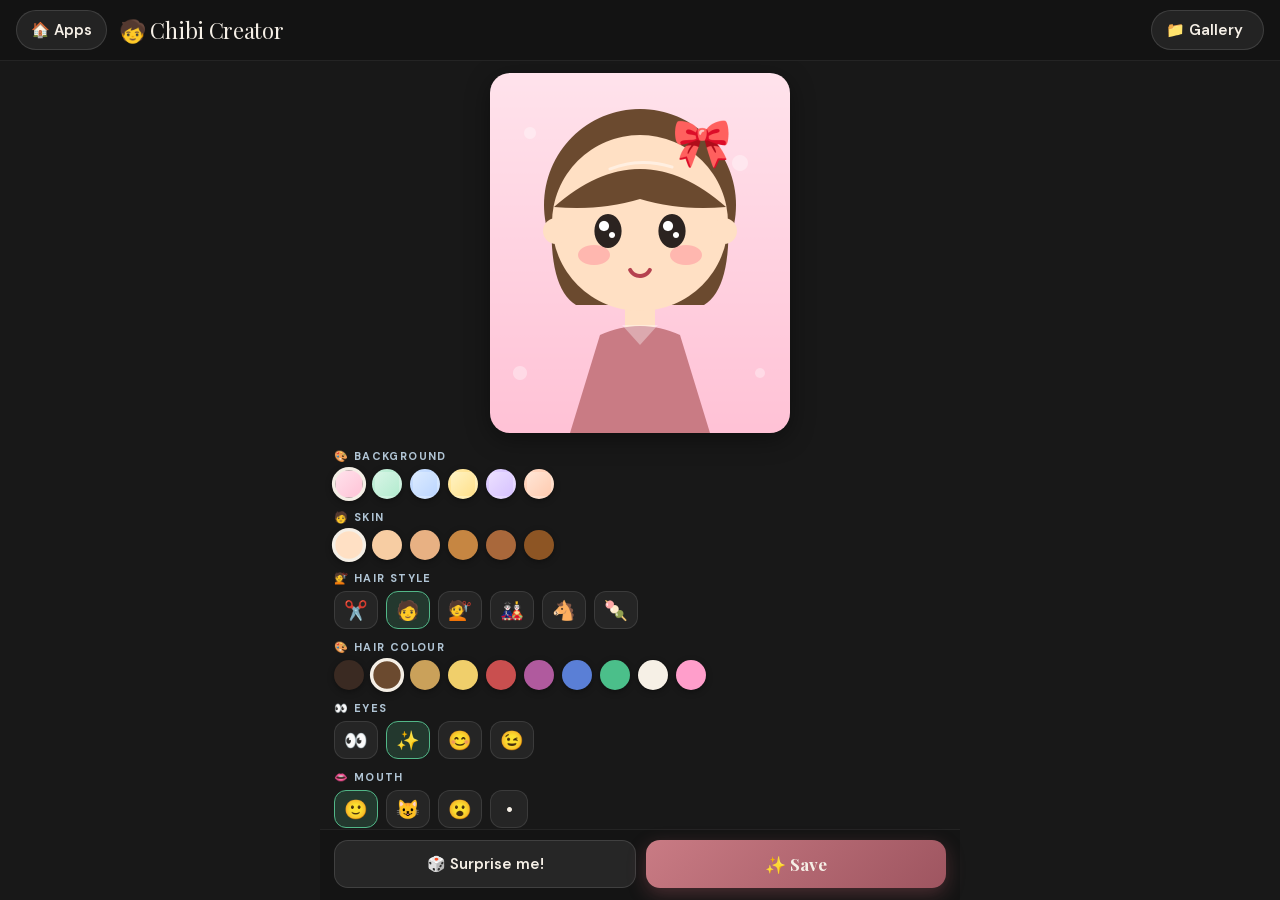
==== index.html @ 1aa5a699 "Deploy Chibi Creator" ====
<!DOCTYPE html>
<html lang="en">
<head>
<meta charset="UTF-8">
<meta name="viewport" content="width=device-width, initial-scale=1.0, maximum-scale=1.0, user-scalable=no, viewport-fit=cover">
<meta name="theme-color" content="#2B2B2B">
<title>🧒 Neeksha's Chibi Creator</title>
<link rel="manifest" href="manifest.json">
<link rel="icon" href="icons/icon-192.png">
<link rel="apple-touch-icon" href="icons/icon-192.png">
<link rel="stylesheet" href="css/styles.css">
</head>
<body>

<!-- ══ CREATOR ══ -->
<div class="screen on" id="sCreate">
  <header class="bar top">
    <a class="chip" href="/" title="All of Neeksha's apps">🏠 Apps</a>
    <div class="brand">🧒 Chibi&nbsp;Creator</div>
    <button class="chip right" onclick="go('sGallery')">📁 Gallery <span id="galCount"></span></button>
  </header>

  <div class="stage">
    <canvas id="chibi" width="600" height="720"></canvas>
  </div>

  <div class="panel">
    <div class="ctl"><div class="lbl">🎨 Background</div><div class="row" id="bgRow"></div></div>
    <div class="ctl"><div class="lbl">🧑 Skin</div><div class="row" id="skinRow"></div></div>
    <div class="ctl"><div class="lbl">💇 Hair style</div><div class="row" id="hairStyleRow"></div></div>
    <div class="ctl"><div class="lbl">🎨 Hair colour</div><div class="row" id="hairColorRow"></div></div>
    <div class="ctl"><div class="lbl">👀 Eyes</div><div class="row" id="eyeRow"></div></div>
    <div class="ctl"><div class="lbl">👄 Mouth</div><div class="row" id="mouthRow"></div></div>
    <div class="ctl"><div class="lbl">🌸 Cheeks</div><div class="row"><button class="opt" id="blushToggle">blush ✨</button></div></div>
    <div class="ctl"><div class="lbl">👕 Outfit</div><div class="row" id="outfitRow"></div></div>
    <div class="ctl"><div class="lbl">🎀 Accessory</div><div class="row" id="accRow"></div></div>
  </div>

  <div class="actions">
    <button class="act" onclick="randomize()">🎲 Surprise me!</button>
    <button class="act go" onclick="saveChibi()">✨ Save</button>
  </div>
</div>

<!-- ══ GALLERY ══ -->
<div class="screen" id="sGallery">
  <header class="bar top">
    <button class="chip" onclick="go('sCreate')">← Creator</button>
    <div class="brand">📁 My Gallery</div>
    <a class="chip right" href="/" title="All of Neeksha's apps">🏠 Apps</a>
  </header>
  <div class="gallery-wrap">
    <div class="grid" id="galGrid"></div>
    <div class="empty" id="galEmpty" hidden>
      <div class="ei">🧒</div>
      <p>No chibis yet!<br>Make a cutie and tap <b>✨ Save</b>.</p>
      <button class="chip big" onclick="go('sCreate')">Start creating →</button>
    </div>
  </div>
</div>

<!-- ══ LIGHTBOX ══ -->
<div class="lightbox" id="lightbox" onclick="closeLightbox(event)">
  <div class="lb-inner">
    <img id="lbImg" alt="chibi">
    <div class="lb-date" id="lbDate"></div>
    <div class="lb-actions">
      <button class="chip" onclick="downloadCurrent()">⬇ Save picture</button>
      <button class="chip danger" onclick="deleteCurrent()">🗑️ Delete</button>
      <button class="chip" onclick="closeLightbox()">✦ Close</button>
    </div>
  </div>
</div>

<div class="toast" id="toast"></div>

<script src="js/data.js"></script>
<script src="js/store.js"></script>
<script src="js/chibi.js"></script>
<script src="js/controls.js"></script>
<script src="js/gallery.js"></script>
<script src="js/app.js"></script>
<script src="js/pwa.js"></script>
</body>
</html>
---- css/styles.css ----
@font-face{font-family:'Playfair Display';font-style:normal;font-weight:400 900;font-display:swap;src:url('../fonts/PlayfairDisplay-var-latin.woff2') format('woff2')}
@font-face{font-family:'DM Sans';font-style:normal;font-weight:100 1000;font-display:swap;src:url('../fonts/DMSans-var-latin.woff2') format('woff2')}

:root{
  --ch:#2B2B2B; --ch-d:#181818;
  --ro:#C97B84; --ro-l:#E8A0A8; --ro-d:#9E5560;
  --gr:#2D6A4F; --gr-l:#52B788;
  --cr:#F5EFE6; --sl:#7B8FA1; --sl-l:#B0C4D4;
  --sdw:0 6px 24px rgba(0,0,0,.4);
}
*{margin:0;padding:0;box-sizing:border-box;-webkit-tap-highlight-color:transparent}
html,body{width:100%;height:100%;overflow:hidden;font-family:'DM Sans',sans-serif;background:var(--ch-d);color:var(--cr)}
button{cursor:pointer;font-family:inherit;border:none;outline:none;color:inherit}

.screen{position:fixed;inset:0;display:none;flex-direction:column}
.screen.on{display:flex}

/* bars */
.bar{display:flex;align-items:center;gap:12px;padding:calc(10px + env(safe-area-inset-top)) 16px 10px;background:rgba(20,20,20,.92);backdrop-filter:blur(16px);-webkit-backdrop-filter:blur(16px);border-bottom:1px solid rgba(255,255,255,.07);z-index:10;flex-shrink:0}
.brand{font-family:'Playfair Display',serif;font-size:clamp(15px,4vw,22px);letter-spacing:-.3px;white-space:nowrap;overflow:hidden;text-overflow:ellipsis;min-width:0;flex:0 1 auto}
.chip{flex:0 0 auto;display:inline-flex;align-items:center;gap:6px;background:rgba(255,255,255,.07);border:1px solid rgba(255,255,255,.12);color:var(--cr);font-size:clamp(12px,3.3vw,15px);font-weight:600;padding:9px 14px;border-radius:50px;text-decoration:none;transition:background .15s,transform .1s}
.chip:active{transform:scale(.95);background:rgba(255,255,255,.16)}
.chip.right{margin-left:auto}
.chip.big{padding:13px 24px;font-size:16px;margin-top:4px}
.chip.danger{background:rgba(201,123,132,.14);border-color:rgba(201,123,132,.4);color:var(--ro-l)}
#galCount{color:var(--gr-l);font-weight:800}

/* stage / canvas */
.stage{flex-shrink:0;display:flex;align-items:center;justify-content:center;padding:12px}
#chibi{height:min(38vh,320px);width:auto;max-width:100%;aspect-ratio:300/360;border-radius:20px;box-shadow:var(--sdw);display:block}

/* control panel */
.panel{flex:1;overflow-y:auto;padding:4px 14px 10px}
.ctl{margin-bottom:11px}
.lbl{font-size:11px;letter-spacing:1.4px;text-transform:uppercase;color:var(--sl-l);font-weight:700;margin-bottom:6px}
.row{display:flex;flex-wrap:wrap;gap:8px;align-items:center}
.swatch{width:30px;height:30px;border-radius:50%;border:3px solid transparent;transition:transform .12s,border-color .12s;box-shadow:0 2px 6px rgba(0,0,0,.35);flex:0 0 auto}
.swatch:active{transform:scale(.88)}
.swatch.on{border-color:var(--cr);transform:scale(1.14)}
.opt{min-width:38px;height:38px;padding:0 9px;border-radius:12px;background:rgba(255,255,255,.06);border:1.5px solid rgba(255,255,255,.1);font-size:19px;line-height:1;display:flex;align-items:center;justify-content:center;transition:all .12s;flex:0 0 auto}
.opt:active{transform:scale(.9)}
.opt.on{background:rgba(82,183,136,.2);border-color:var(--gr-l)}
#blushToggle{font-size:14px;font-weight:600;width:auto;padding:0 16px}

/* actions */
.actions{display:flex;gap:10px;padding:10px 14px calc(12px + env(safe-area-inset-bottom));background:rgba(20,20,20,.96);border-top:1px solid rgba(255,255,255,.07);flex-shrink:0}
.act{flex:1;height:48px;border-radius:14px;background:rgba(255,255,255,.08);border:1.5px solid rgba(255,255,255,.12);font-size:15px;font-weight:600;display:flex;align-items:center;justify-content:center;gap:6px;transition:transform .12s}
.act:active{transform:scale(.96)}
.act.go{background:linear-gradient(135deg,var(--ro),var(--ro-d));border:none;font-family:'Playfair Display',serif;font-size:17px;font-weight:700;box-shadow:0 6px 18px rgba(158,85,96,.4)}

/* gallery */
.gallery-wrap{flex:1;overflow-y:auto;padding:16px}
.grid{display:grid;grid-template-columns:repeat(auto-fill,minmax(140px,1fr));gap:12px}
.card{position:relative;border-radius:16px;overflow:hidden;box-shadow:var(--sdw);aspect-ratio:5/6;cursor:pointer;transition:transform .12s;border:1px solid rgba(255,255,255,.08)}
.card:active{transform:scale(.97)}
.card img{width:100%;height:100%;object-fit:cover;display:block}
.card .cd{position:absolute;left:0;right:0;bottom:0;padding:6px 9px;font-size:10px;letter-spacing:.4px;color:var(--cr);background:linear-gradient(transparent,rgba(0,0,0,.6));text-transform:uppercase}
.empty{display:flex;flex-direction:column;align-items:center;justify-content:center;text-align:center;gap:12px;color:var(--sl-l);height:70vh}
.empty .ei{font-size:64px;opacity:.6}
.empty p{line-height:1.6;font-size:clamp(14px,3.6vw,16px)}

/* lightbox */
.lightbox{position:fixed;inset:0;z-index:100;display:none;align-items:center;justify-content:center;flex-direction:column;gap:14px;background:rgba(10,10,10,.82);backdrop-filter:blur(8px);-webkit-backdrop-filter:blur(8px);padding:24px}
.lightbox.on{display:flex}
.lb-inner{display:flex;flex-direction:column;align-items:center;gap:14px;max-width:min(460px,92vw)}
#lbImg{max-width:100%;max-height:60vh;border-radius:16px;box-shadow:var(--sdw);border:1px solid rgba(255,255,255,.1)}
.lb-date{font-size:12px;color:var(--sl);letter-spacing:.5px;text-transform:uppercase}
.lb-actions{display:flex;gap:9px;flex-wrap:wrap;justify-content:center}

/* toast */
.toast{position:fixed;left:50%;bottom:calc(84px + env(safe-area-inset-bottom));transform:translateX(-50%) translateY(140px);background:var(--gr);color:var(--cr);font-weight:700;font-size:15px;padding:12px 24px;border-radius:50px;z-index:200;transition:transform .45s cubic-bezier(.34,1.56,.64,1);box-shadow:0 8px 26px rgba(45,106,79,.5);white-space:nowrap}
.toast.on{transform:translateX(-50%) translateY(0)}

@media(min-width:620px){
  #chibi{height:min(44vh,360px)}
  .panel,.actions{max-width:640px;width:100%;margin:0 auto}
}
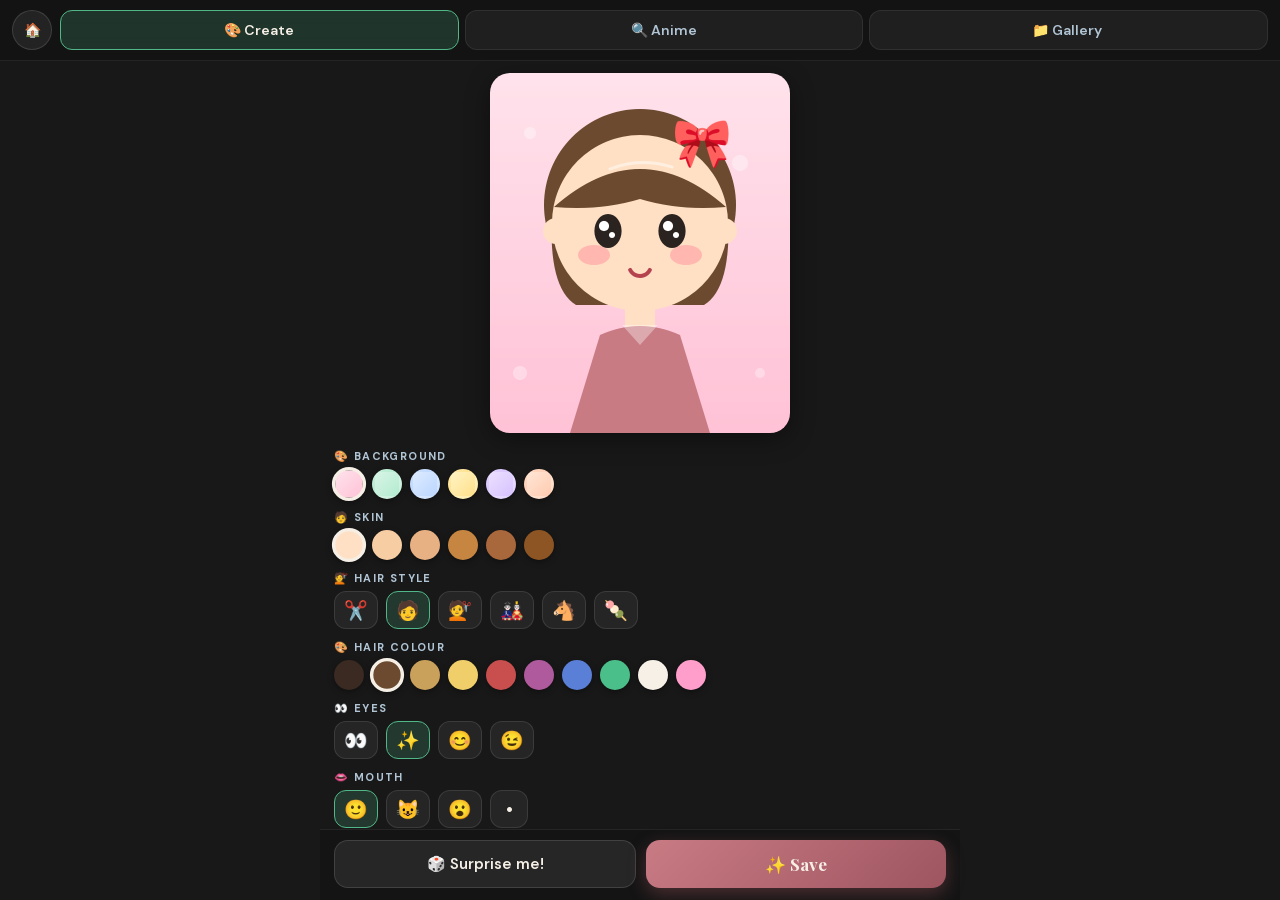
==== commit e55a5e71: "Deploy: anime search tab" ====
--- a/index.html
+++ b/index.html
@@ -12,57 +12,63 @@
 </head>
 <body>
 
-<!-- ══ CREATOR ══ -->
-<div class="screen on" id="sCreate">
-  <header class="bar top">
-    <a class="chip" href="/" title="All of Neeksha's apps">🏠 Apps</a>
-    <div class="brand">🧒 Chibi&nbsp;Creator</div>
-    <button class="chip right" onclick="go('sGallery')">📁 Gallery <span id="galCount"></span></button>
-  </header>
+<header class="appbar">
+  <a class="chip home" href="/" title="All of Neeksha's apps">🏠</a>
+  <nav class="tabs">
+    <button class="tab on" data-s="sCreate" onclick="go('sCreate')">🎨 Create</button>
+    <button class="tab" data-s="sAnime" onclick="go('sAnime')">🔍 Anime</button>
+    <button class="tab" data-s="sGallery" onclick="go('sGallery')">📁 Gallery <span class="galCount" id="galCount"></span></button>
+  </nav>
+</header>
 
-  <div class="stage">
-    <canvas id="chibi" width="600" height="720"></canvas>
+<main id="screens">
+
+  <!-- ══ CREATE ══ -->
+  <div class="screen on" id="sCreate">
+    <div class="stage"><canvas id="chibi" width="600" height="720"></canvas></div>
+    <div class="panel">
+      <div class="ctl"><div class="lbl">🎨 Background</div><div class="row" id="bgRow"></div></div>
+      <div class="ctl"><div class="lbl">🧑 Skin</div><div class="row" id="skinRow"></div></div>
+      <div class="ctl"><div class="lbl">💇 Hair style</div><div class="row" id="hairStyleRow"></div></div>
+      <div class="ctl"><div class="lbl">🎨 Hair colour</div><div class="row" id="hairColorRow"></div></div>
+      <div class="ctl"><div class="lbl">👀 Eyes</div><div class="row" id="eyeRow"></div></div>
+      <div class="ctl"><div class="lbl">👄 Mouth</div><div class="row" id="mouthRow"></div></div>
+      <div class="ctl"><div class="lbl">🌸 Cheeks</div><div class="row"><button class="opt" id="blushToggle">blush ✨</button></div></div>
+      <div class="ctl"><div class="lbl">👕 Outfit</div><div class="row" id="outfitRow"></div></div>
+      <div class="ctl"><div class="lbl">🎀 Accessory</div><div class="row" id="accRow"></div></div>
+    </div>
+    <div class="actions">
+      <button class="act" onclick="randomize()">🎲 Surprise me!</button>
+      <button class="act go" onclick="saveChibi()">✨ Save</button>
+    </div>
   </div>
 
-  <div class="panel">
-    <div class="ctl"><div class="lbl">🎨 Background</div><div class="row" id="bgRow"></div></div>
-    <div class="ctl"><div class="lbl">🧑 Skin</div><div class="row" id="skinRow"></div></div>
-    <div class="ctl"><div class="lbl">💇 Hair style</div><div class="row" id="hairStyleRow"></div></div>
-    <div class="ctl"><div class="lbl">🎨 Hair colour</div><div class="row" id="hairColorRow"></div></div>
-    <div class="ctl"><div class="lbl">👀 Eyes</div><div class="row" id="eyeRow"></div></div>
-    <div class="ctl"><div class="lbl">👄 Mouth</div><div class="row" id="mouthRow"></div></div>
-    <div class="ctl"><div class="lbl">🌸 Cheeks</div><div class="row"><button class="opt" id="blushToggle">blush ✨</button></div></div>
-    <div class="ctl"><div class="lbl">👕 Outfit</div><div class="row" id="outfitRow"></div></div>
-    <div class="ctl"><div class="lbl">🎀 Accessory</div><div class="row" id="accRow"></div></div>
+  <!-- ══ ANIME SEARCH ══ -->
+  <div class="screen" id="sAnime">
+    <div class="search-bar">
+      <input id="animeSearch" type="search" placeholder="🔍 Search anime characters…" autocomplete="off" oninput="renderAnimeGrid(this.value)">
+    </div>
+    <div class="anime-grid" id="animeGrid"></div>
   </div>
 
-  <div class="actions">
-    <button class="act" onclick="randomize()">🎲 Surprise me!</button>
-    <button class="act go" onclick="saveChibi()">✨ Save</button>
-  </div>
-</div>
-
-<!-- ══ GALLERY ══ -->
-<div class="screen" id="sGallery">
-  <header class="bar top">
-    <button class="chip" onclick="go('sCreate')">← Creator</button>
-    <div class="brand">📁 My Gallery</div>
-    <a class="chip right" href="/" title="All of Neeksha's apps">🏠 Apps</a>
-  </header>
-  <div class="gallery-wrap">
-    <div class="grid" id="galGrid"></div>
-    <div class="empty" id="galEmpty" hidden>
-      <div class="ei">🧒</div>
-      <p>No chibis yet!<br>Make a cutie and tap <b>✨ Save</b>.</p>
-      <button class="chip big" onclick="go('sCreate')">Start creating →</button>
+  <!-- ══ GALLERY ══ -->
+  <div class="screen" id="sGallery">
+    <div class="gallery-wrap">
+      <div class="grid" id="galGrid"></div>
+      <div class="empty" id="galEmpty" hidden>
+        <div class="ei">🧒</div>
+        <p>No saved pictures yet!<br>Make a chibi or render an anime character, then tap save.</p>
+        <button class="chip big" onclick="go('sCreate')">Start creating →</button>
+      </div>
     </div>
   </div>
-</div>
 
-<!-- ══ LIGHTBOX ══ -->
+</main>
+
+<!-- gallery lightbox -->
 <div class="lightbox" id="lightbox" onclick="closeLightbox(event)">
   <div class="lb-inner">
-    <img id="lbImg" alt="chibi">
+    <img id="lbImg" alt="picture">
     <div class="lb-date" id="lbDate"></div>
     <div class="lb-actions">
       <button class="chip" onclick="downloadCurrent()">⬇ Save picture</button>
@@ -72,12 +78,28 @@
   </div>
 </div>
 
+<!-- anime render overlay -->
+<div class="lightbox" id="animeView" onclick="closeAnime(event)">
+  <div class="lb-inner">
+    <img id="avImg" alt="anime character">
+    <div class="av-name" id="avName"></div>
+    <div class="av-series" id="avSeries"></div>
+    <div class="lb-actions">
+      <button class="chip go2" onclick="saveAnime()">💾 Save to gallery</button>
+      <button class="chip" onclick="downloadAnime()">⬇ Download</button>
+      <button class="chip" onclick="closeAnime()">✦ Close</button>
+    </div>
+  </div>
+</div>
+
 <div class="toast" id="toast"></div>
 
 <script src="js/data.js"></script>
+<script src="js/anime-data.js"></script>
 <script src="js/store.js"></script>
 <script src="js/chibi.js"></script>
 <script src="js/controls.js"></script>
+<script src="js/anime.js"></script>
 <script src="js/gallery.js"></script>
 <script src="js/app.js"></script>
 <script src="js/pwa.js"></script>
--- a/css/styles.css
+++ b/css/styles.css
@@ -4,32 +4,42 @@
 :root{
   --ch:#2B2B2B; --ch-d:#181818;
   --ro:#C97B84; --ro-l:#E8A0A8; --ro-d:#9E5560;
-  --gr:#2D6A4F; --gr-l:#52B788;
+  --gr:#2D6A4F; --gr-l:#52B788; --gr-d:#1B4332;
   --cr:#F5EFE6; --sl:#7B8FA1; --sl-l:#B0C4D4;
   --sdw:0 6px 24px rgba(0,0,0,.4);
 }
 *{margin:0;padding:0;box-sizing:border-box;-webkit-tap-highlight-color:transparent}
 html,body{width:100%;height:100%;overflow:hidden;font-family:'DM Sans',sans-serif;background:var(--ch-d);color:var(--cr)}
+body{display:flex;flex-direction:column}
 button{cursor:pointer;font-family:inherit;border:none;outline:none;color:inherit}
 
-.screen{position:fixed;inset:0;display:none;flex-direction:column}
+/* ── top app bar + tabs ── */
+.appbar{flex-shrink:0;display:flex;align-items:center;gap:8px;padding:calc(10px + env(safe-area-inset-top)) 12px 10px;background:rgba(20,20,20,.95);backdrop-filter:blur(16px);-webkit-backdrop-filter:blur(16px);border-bottom:1px solid rgba(255,255,255,.07);z-index:10}
+.home{flex:0 0 auto;display:inline-flex;align-items:center;justify-content:center;width:40px;height:40px;background:rgba(255,255,255,.07);border:1px solid rgba(255,255,255,.12);border-radius:12px;font-size:18px;text-decoration:none;transition:background .15s}
+.home:active{background:rgba(255,255,255,.18)}
+.tabs{display:flex;gap:6px;flex:1;min-width:0}
+.tab{flex:1;min-width:0;display:flex;align-items:center;justify-content:center;gap:4px;height:40px;border-radius:12px;background:rgba(255,255,255,.05);border:1px solid rgba(255,255,255,.08);color:var(--sl-l);font-size:clamp(12px,3.3vw,14px);font-weight:600;white-space:nowrap;overflow:hidden;transition:all .15s}
+.tab:active{transform:scale(.96)}
+.tab.on{background:rgba(82,183,136,.2);border-color:var(--gr-l);color:var(--cr)}
+.galCount{color:var(--gr-l);font-weight:800}
+
+/* ── screens ── */
+#screens{flex:1;position:relative;overflow:hidden}
+.screen{position:absolute;inset:0;display:none;flex-direction:column}
 .screen.on{display:flex}
 
-/* bars */
-.bar{display:flex;align-items:center;gap:12px;padding:calc(10px + env(safe-area-inset-top)) 16px 10px;background:rgba(20,20,20,.92);backdrop-filter:blur(16px);-webkit-backdrop-filter:blur(16px);border-bottom:1px solid rgba(255,255,255,.07);z-index:10;flex-shrink:0}
-.brand{font-family:'Playfair Display',serif;font-size:clamp(15px,4vw,22px);letter-spacing:-.3px;white-space:nowrap;overflow:hidden;text-overflow:ellipsis;min-width:0;flex:0 1 auto}
-.chip{flex:0 0 auto;display:inline-flex;align-items:center;gap:6px;background:rgba(255,255,255,.07);border:1px solid rgba(255,255,255,.12);color:var(--cr);font-size:clamp(12px,3.3vw,15px);font-weight:600;padding:9px 14px;border-radius:50px;text-decoration:none;transition:background .15s,transform .1s}
+/* shared chip (lightbox / empty states) */
+.chip{display:inline-flex;align-items:center;gap:6px;background:rgba(255,255,255,.07);border:1px solid rgba(255,255,255,.12);color:var(--cr);font-size:14px;font-weight:600;padding:9px 14px;border-radius:50px;text-decoration:none;transition:background .15s,transform .1s}
 .chip:active{transform:scale(.95);background:rgba(255,255,255,.16)}
-.chip.right{margin-left:auto}
 .chip.big{padding:13px 24px;font-size:16px;margin-top:4px}
 .chip.danger{background:rgba(201,123,132,.14);border-color:rgba(201,123,132,.4);color:var(--ro-l)}
-#galCount{color:var(--gr-l);font-weight:800}
+.chip.go2{background:linear-gradient(135deg,var(--gr),var(--gr-d));border:none;font-weight:700}
 
-/* stage / canvas */
+/* ── create: stage / canvas ── */
 .stage{flex-shrink:0;display:flex;align-items:center;justify-content:center;padding:12px}
-#chibi{height:min(38vh,320px);width:auto;max-width:100%;aspect-ratio:300/360;border-radius:20px;box-shadow:var(--sdw);display:block}
+#chibi{height:min(36vh,310px);width:auto;max-width:100%;aspect-ratio:300/360;border-radius:20px;box-shadow:var(--sdw);display:block}
 
-/* control panel */
+/* ── create: control panel ── */
 .panel{flex:1;overflow-y:auto;padding:4px 14px 10px}
 .ctl{margin-bottom:11px}
 .lbl{font-size:11px;letter-spacing:1.4px;text-transform:uppercase;color:var(--sl-l);font-weight:700;margin-bottom:6px}
@@ -42,13 +52,28 @@
 .opt.on{background:rgba(82,183,136,.2);border-color:var(--gr-l)}
 #blushToggle{font-size:14px;font-weight:600;width:auto;padding:0 16px}
 
-/* actions */
+/* ── create: actions ── */
 .actions{display:flex;gap:10px;padding:10px 14px calc(12px + env(safe-area-inset-bottom));background:rgba(20,20,20,.96);border-top:1px solid rgba(255,255,255,.07);flex-shrink:0}
 .act{flex:1;height:48px;border-radius:14px;background:rgba(255,255,255,.08);border:1.5px solid rgba(255,255,255,.12);font-size:15px;font-weight:600;display:flex;align-items:center;justify-content:center;gap:6px;transition:transform .12s}
 .act:active{transform:scale(.96)}
 .act.go{background:linear-gradient(135deg,var(--ro),var(--ro-d));border:none;font-family:'Playfair Display',serif;font-size:17px;font-weight:700;box-shadow:0 6px 18px rgba(158,85,96,.4)}
 
-/* gallery */
+/* ── anime search ── */
+.search-bar{flex-shrink:0;padding:12px 14px 8px}
+#animeSearch{width:100%;height:44px;border-radius:14px;background:rgba(255,255,255,.06);border:1.5px solid rgba(255,255,255,.12);color:var(--cr);font-size:16px;padding:0 16px;outline:none}
+#animeSearch::placeholder{color:var(--sl)}
+#animeSearch:focus{border-color:var(--gr-l)}
+.anime-grid{flex:1;overflow-y:auto;padding:4px 14px 16px;display:grid;grid-template-columns:repeat(auto-fill,minmax(140px,1fr));grid-auto-rows:max-content;gap:12px;align-content:start}
+.anime-card{background:rgba(255,255,255,.04);border:1px solid rgba(255,255,255,.08);border-radius:16px;overflow:hidden}
+.an-thumb{width:100%;height:180px;background:#0e0e0e;overflow:hidden;flex:0 0 auto}
+.an-thumb img{width:100%;height:100%;object-fit:cover;display:block}
+.an-name{font-weight:700;font-size:13px;padding:8px 10px 1px;line-height:1.25}
+.an-series{font-size:11px;color:var(--sl-l);padding:0 10px 8px;line-height:1.3}
+.an-render{display:block;width:calc(100% - 16px);margin:4px 8px 8px;height:34px;border-radius:10px;background:linear-gradient(135deg,var(--ro),var(--ro-d));color:#fff;font-weight:700;font-size:13px;transition:transform .12s}
+.an-render:active{transform:scale(.95)}
+.an-msg{grid-column:1/-1;text-align:center;color:var(--sl-l);padding:50px 20px;line-height:1.6;font-size:15px}
+
+/* ── gallery ── */
 .gallery-wrap{flex:1;overflow-y:auto;padding:16px}
 .grid{display:grid;grid-template-columns:repeat(auto-fill,minmax(140px,1fr));gap:12px}
 .card{position:relative;border-radius:16px;overflow:hidden;box-shadow:var(--sdw);aspect-ratio:5/6;cursor:pointer;transition:transform .12s;border:1px solid rgba(255,255,255,.08)}
@@ -59,19 +84,21 @@
 .empty .ei{font-size:64px;opacity:.6}
 .empty p{line-height:1.6;font-size:clamp(14px,3.6vw,16px)}
 
-/* lightbox */
+/* ── lightbox / anime view ── */
 .lightbox{position:fixed;inset:0;z-index:100;display:none;align-items:center;justify-content:center;flex-direction:column;gap:14px;background:rgba(10,10,10,.82);backdrop-filter:blur(8px);-webkit-backdrop-filter:blur(8px);padding:24px}
 .lightbox.on{display:flex}
-.lb-inner{display:flex;flex-direction:column;align-items:center;gap:14px;max-width:min(460px,92vw)}
-#lbImg{max-width:100%;max-height:60vh;border-radius:16px;box-shadow:var(--sdw);border:1px solid rgba(255,255,255,.1)}
+.lb-inner{display:flex;flex-direction:column;align-items:center;gap:12px;max-width:min(460px,92vw)}
+#lbImg,#avImg{max-width:100%;max-height:56vh;border-radius:16px;box-shadow:var(--sdw);border:1px solid rgba(255,255,255,.1)}
 .lb-date{font-size:12px;color:var(--sl);letter-spacing:.5px;text-transform:uppercase}
+.av-name{font-family:'Playfair Display',serif;font-size:clamp(18px,5vw,24px);color:var(--cr);text-align:center}
+.av-series{font-size:13px;color:var(--sl-l);text-align:center;margin-top:-6px}
 .lb-actions{display:flex;gap:9px;flex-wrap:wrap;justify-content:center}
 
-/* toast */
+/* ── toast ── */
 .toast{position:fixed;left:50%;bottom:calc(84px + env(safe-area-inset-bottom));transform:translateX(-50%) translateY(140px);background:var(--gr);color:var(--cr);font-weight:700;font-size:15px;padding:12px 24px;border-radius:50px;z-index:200;transition:transform .45s cubic-bezier(.34,1.56,.64,1);box-shadow:0 8px 26px rgba(45,106,79,.5);white-space:nowrap}
 .toast.on{transform:translateX(-50%) translateY(0)}
 
 @media(min-width:620px){
-  #chibi{height:min(44vh,360px)}
+  #chibi{height:min(42vh,360px)}
   .panel,.actions{max-width:640px;width:100%;margin:0 auto}
 }
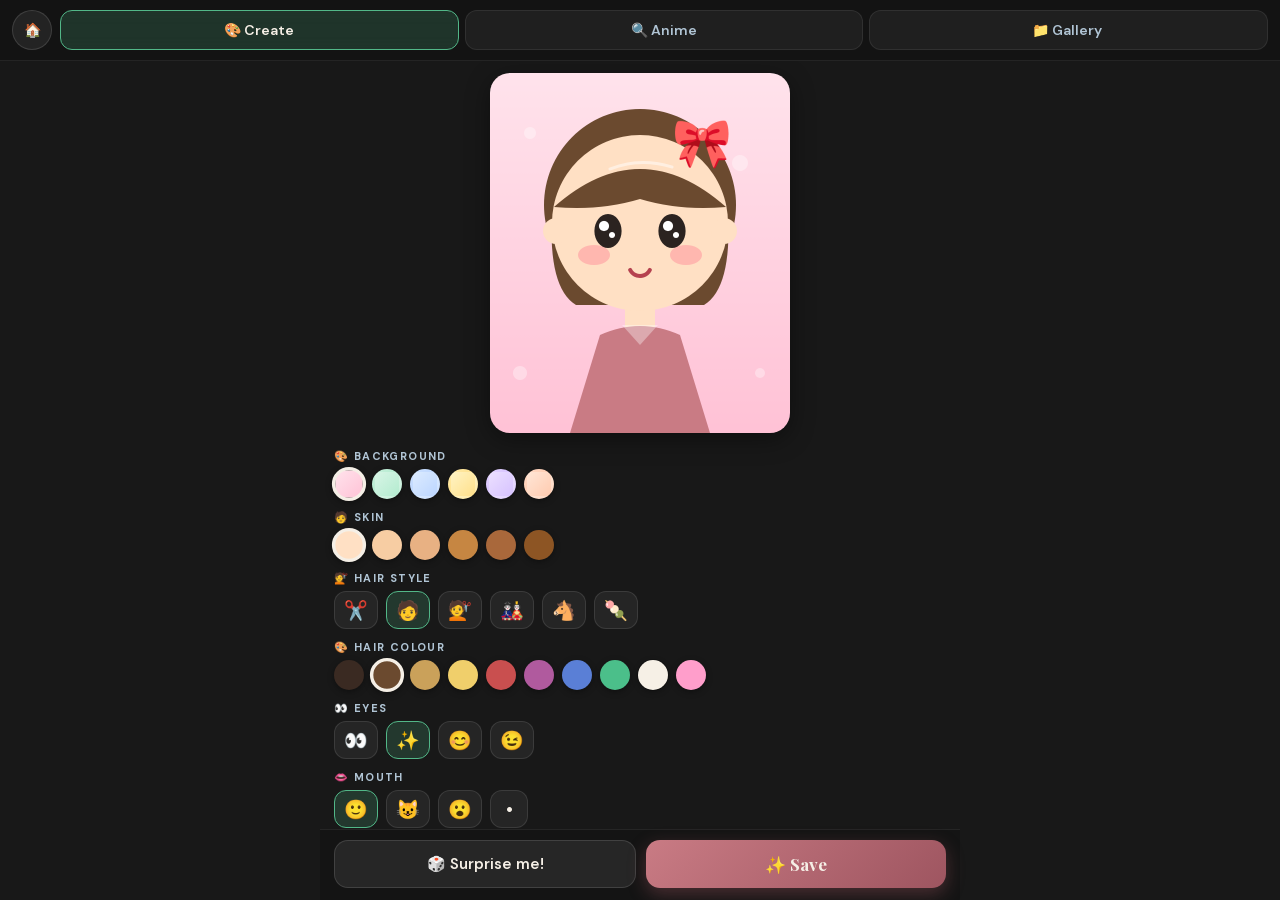
==== commit 9b6c6e4a: "Deploy: decorate canvas" ====
--- a/index.html
+++ b/index.html
@@ -78,16 +78,26 @@
   </div>
 </div>
 
-<!-- anime render overlay -->
-<div class="lightbox" id="animeView" onclick="closeAnime(event)">
-  <div class="lb-inner">
-    <img id="avImg" alt="anime character">
-    <div class="av-name" id="avName"></div>
-    <div class="av-series" id="avSeries"></div>
-    <div class="lb-actions">
-      <button class="chip go2" onclick="saveAnime()">💾 Save to gallery</button>
-      <button class="chip" onclick="downloadAnime()">⬇ Download</button>
-      <button class="chip" onclick="closeAnime()">✦ Close</button>
+<!-- decorate screen: draw on the anime character -->
+<div class="drawscreen" id="sDraw">
+  <header class="bar top">
+    <button class="chip" onclick="closeDraw()">← Back</button>
+    <div class="brand" id="drawTitle">🎨 Decorate</div>
+    <button class="chip right go2" onclick="saveDraw()">✨ Save</button>
+  </header>
+  <div class="draw-stage"><canvas id="drawPad"></canvas></div>
+  <div class="draw-tools">
+    <div class="row" id="dColors"></div>
+    <div class="tool-row2">
+      <div class="row" id="dSizes"></div>
+      <div class="row" id="dStamps"></div>
+    </div>
+    <div class="row dactions">
+      <button class="act" id="dBrush" onclick="dSetTool('brush')" title="Brush">🖌️</button>
+      <button class="act" id="dErase" onclick="dSetTool('erase')" title="Eraser">🧽</button>
+      <button class="act" onclick="dUndo()" title="Undo">↩️</button>
+      <button class="act" onclick="dClear()" title="Clear doodles">🗑️</button>
+      <button class="act" onclick="downloadDraw()" title="Download">⬇</button>
     </div>
   </div>
 </div>
@@ -95,11 +105,12 @@
 <div class="toast" id="toast"></div>
 
 <script src="js/data.js"></script>
-<script src="js/anime-data.js"></script>
+<script src="js/anime-list.js"></script>
 <script src="js/store.js"></script>
 <script src="js/chibi.js"></script>
 <script src="js/controls.js"></script>
 <script src="js/anime.js"></script>
+<script src="js/draw.js"></script>
 <script src="js/gallery.js"></script>
 <script src="js/app.js"></script>
 <script src="js/pwa.js"></script>
--- a/css/styles.css
+++ b/css/styles.css
@@ -98,6 +98,21 @@
 .toast{position:fixed;left:50%;bottom:calc(84px + env(safe-area-inset-bottom));transform:translateX(-50%) translateY(140px);background:var(--gr);color:var(--cr);font-weight:700;font-size:15px;padding:12px 24px;border-radius:50px;z-index:200;transition:transform .45s cubic-bezier(.34,1.56,.64,1);box-shadow:0 8px 26px rgba(45,106,79,.5);white-space:nowrap}
 .toast.on{transform:translateX(-50%) translateY(0)}
 
+/* ── decorate (draw on anime) screen ── */
+.drawscreen{position:fixed;inset:0;z-index:120;display:none;flex-direction:column;background:var(--ch-d)}
+.drawscreen.on{display:flex}
+.draw-stage{flex:1;display:flex;align-items:center;justify-content:center;padding:10px;min-height:0;background:radial-gradient(ellipse at 50% 40%,#242024,#141414)}
+#drawPad{max-width:100%;max-height:100%;border-radius:14px;box-shadow:var(--sdw);display:block;touch-action:none;cursor:crosshair;background:#fff}
+.draw-tools{flex-shrink:0;display:flex;flex-direction:column;gap:8px;padding:10px 12px calc(12px + env(safe-area-inset-bottom));background:rgba(20,20,20,.96);border-top:1px solid rgba(255,255,255,.07)}
+.draw-tools .row{justify-content:center}
+.tool-row2{display:flex;gap:14px;justify-content:center;flex-wrap:wrap}
+.dactions{gap:8px}
+.size{min-width:38px;height:38px;border-radius:12px;background:rgba(255,255,255,.06);border:1.5px solid rgba(255,255,255,.1);display:flex;align-items:center;justify-content:center;transition:all .12s;flex:0 0 auto}
+.size .dot{background:var(--cr);border-radius:50%}
+.size.on{background:rgba(82,183,136,.2);border-color:var(--gr-l)}
+.size:active{transform:scale(.9)}
+.draw-tools .act{flex:0 0 auto;width:48px}
+
 @media(min-width:620px){
   #chibi{height:min(42vh,360px)}
   .panel,.actions{max-width:640px;width:100%;margin:0 auto}
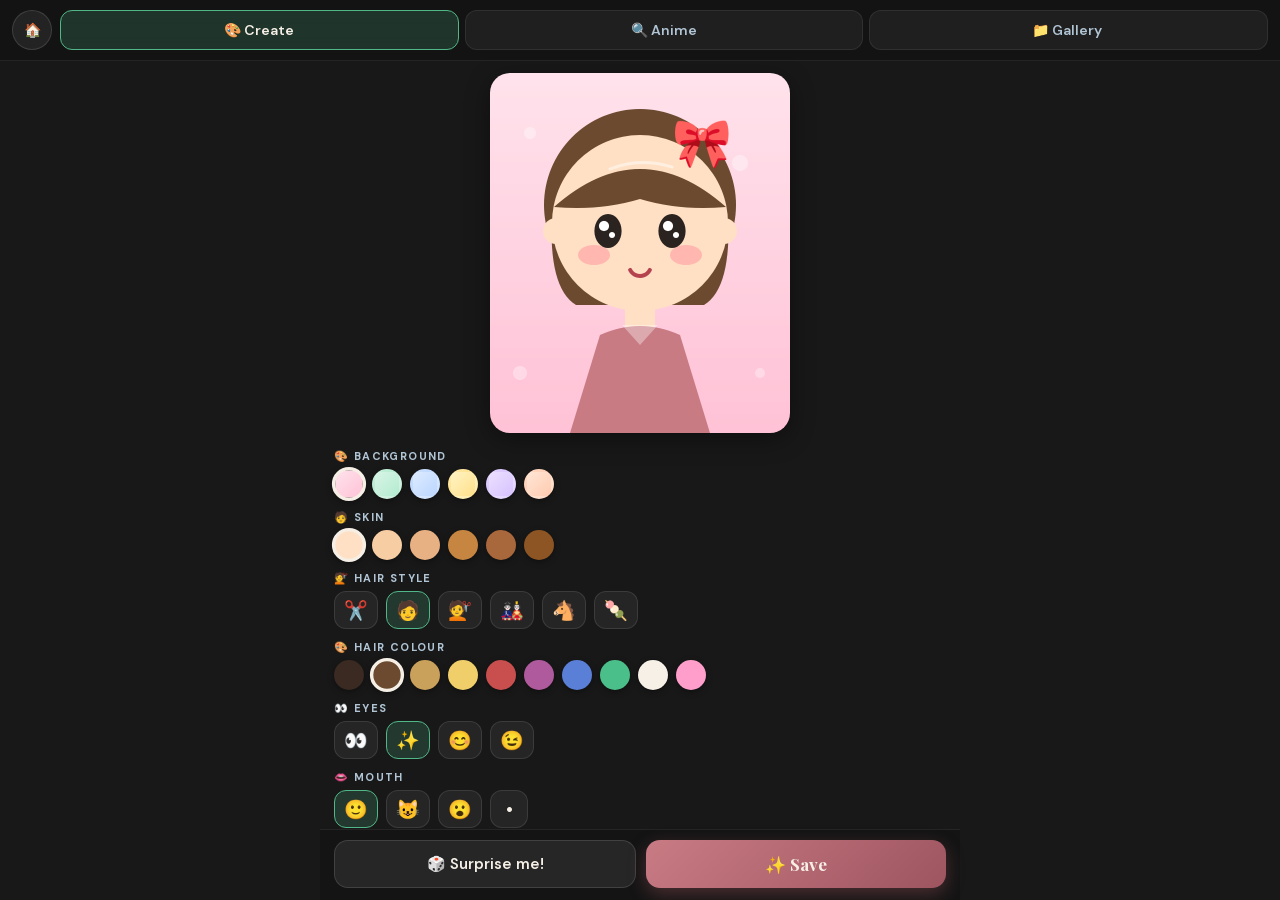
==== commit de199c72: "Deploy: CSP hardening (chibi-creator-v7)" ====
--- a/index.html
+++ b/index.html
@@ -2,6 +2,7 @@
 <html lang="en">
 <head>
 <meta charset="UTF-8">
+<meta http-equiv="Content-Security-Policy" content="default-src 'self'; script-src 'self' 'unsafe-inline'; style-src 'self' 'unsafe-inline'; img-src 'self' data: blob:; font-src 'self'; connect-src 'self'; media-src 'self' blob:; object-src 'none'; base-uri 'self'; form-action 'self'">
 <meta name="viewport" content="width=device-width, initial-scale=1.0, maximum-scale=1.0, user-scalable=no, viewport-fit=cover">
 <meta name="theme-color" content="#2B2B2B">
 <title>🧒 Neeksha's Chibi Creator</title>
@@ -88,12 +89,19 @@
   <div class="draw-stage"><canvas id="drawPad"></canvas></div>
   <div class="draw-tools">
     <div class="row" id="dColors"></div>
+    <div class="dtextrow" id="dTextRow" hidden>
+      <input id="dText" type="text" maxlength="24" placeholder="type a word…" autocomplete="off">
+      <div class="row" id="dFonts"></div>
+    </div>
     <div class="tool-row2">
       <div class="row" id="dSizes"></div>
       <div class="row" id="dStamps"></div>
     </div>
     <div class="row dactions">
       <button class="act" id="dBrush" onclick="dSetTool('brush')" title="Brush">🖌️</button>
+      <button class="act" id="dGlitter" onclick="dSetTool('glitter')" title="Glitter">✨</button>
+      <button class="act" id="dTextBtn" onclick="dSetTool('text')" title="Text">🅰️</button>
+      <button class="act" onclick="glossify()" title="Add gloss">💧</button>
       <button class="act" id="dErase" onclick="dSetTool('erase')" title="Eraser">🧽</button>
       <button class="act" onclick="dUndo()" title="Undo">↩️</button>
       <button class="act" onclick="dClear()" title="Clear doodles">🗑️</button>
--- a/css/styles.css
+++ b/css/styles.css
@@ -112,6 +112,13 @@
 .size.on{background:rgba(82,183,136,.2);border-color:var(--gr-l)}
 .size:active{transform:scale(.9)}
 .draw-tools .act{flex:0 0 auto;width:48px}
+.dtextrow{display:flex;flex-direction:column;gap:8px;align-items:center}
+#dText{width:min(320px,90%);height:40px;border-radius:12px;background:rgba(255,255,255,.08);border:1.5px solid rgba(255,255,255,.14);color:var(--cr);font-size:16px;padding:0 14px;outline:none;text-align:center}
+#dText:focus{border-color:var(--gr-l)}
+#dText::placeholder{color:var(--sl)}
+.fontchip{height:34px;padding:0 12px;border-radius:10px;background:rgba(255,255,255,.06);border:1.5px solid rgba(255,255,255,.1);color:var(--cr);font-size:15px;transition:all .12s;flex:0 0 auto}
+.fontchip:active{transform:scale(.93)}
+.fontchip.on{background:rgba(82,183,136,.2);border-color:var(--gr-l)}
 
 @media(min-width:620px){
   #chibi{height:min(42vh,360px)}
